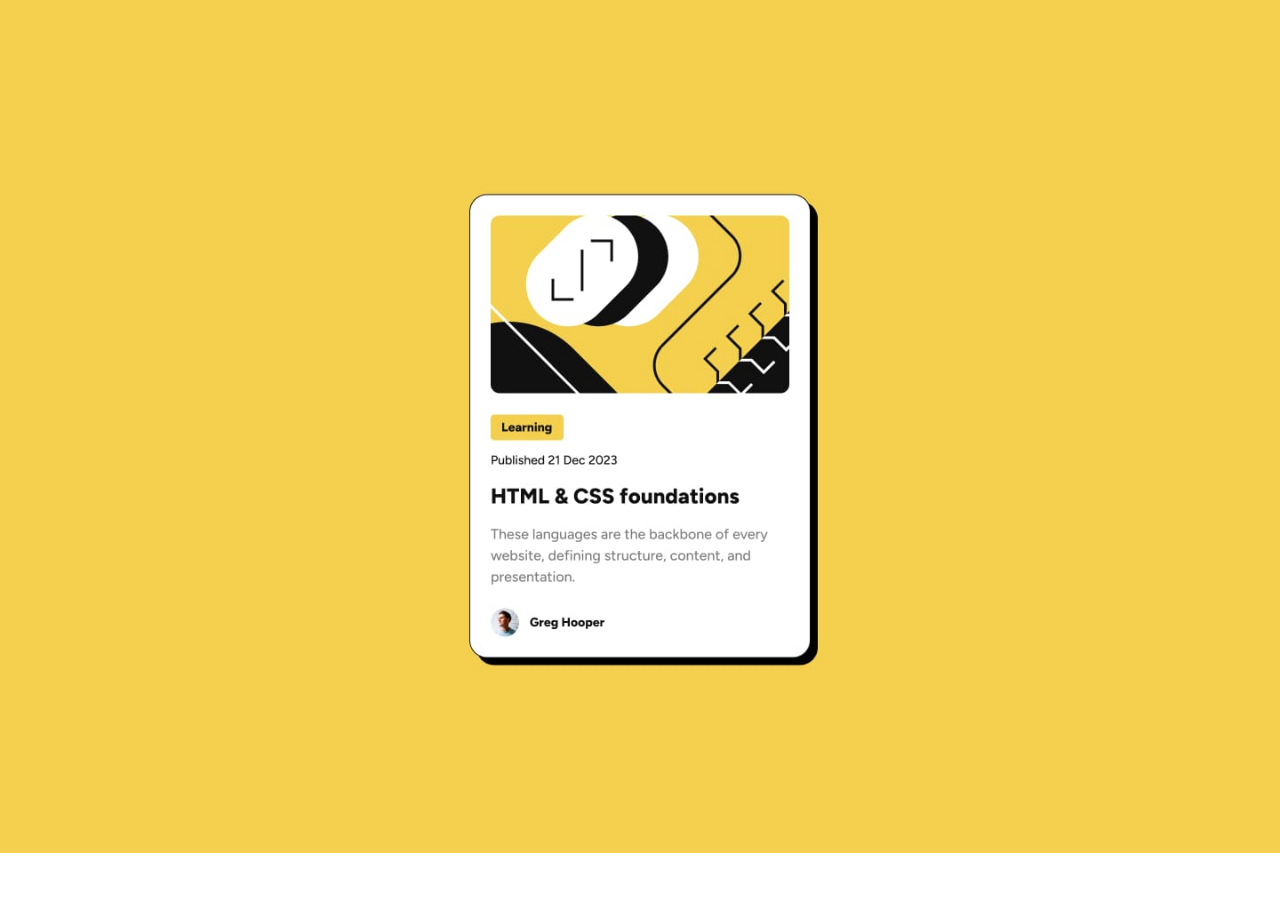
==== img-desktop.html @ da83ded6 "initial commit" ====
<!DOCTYPE html>
<html lang="en">
  <head>
    <meta charset="UTF-8" />
    <meta name="viewport" content="width=device-width, initial-scale=1.0" />
    <title>Desktop Design</title>
    <style>
      * {
        margin: 0;
        padding: 0;
      }
      img {
        width: 100%;
        height: auto;
      }
    </style>
  </head>
  <body>
    <div>
      <img src="./assets/images/desktop-design.jpg" alt="Desktop Design" />
    </div>
  </body>
</html>
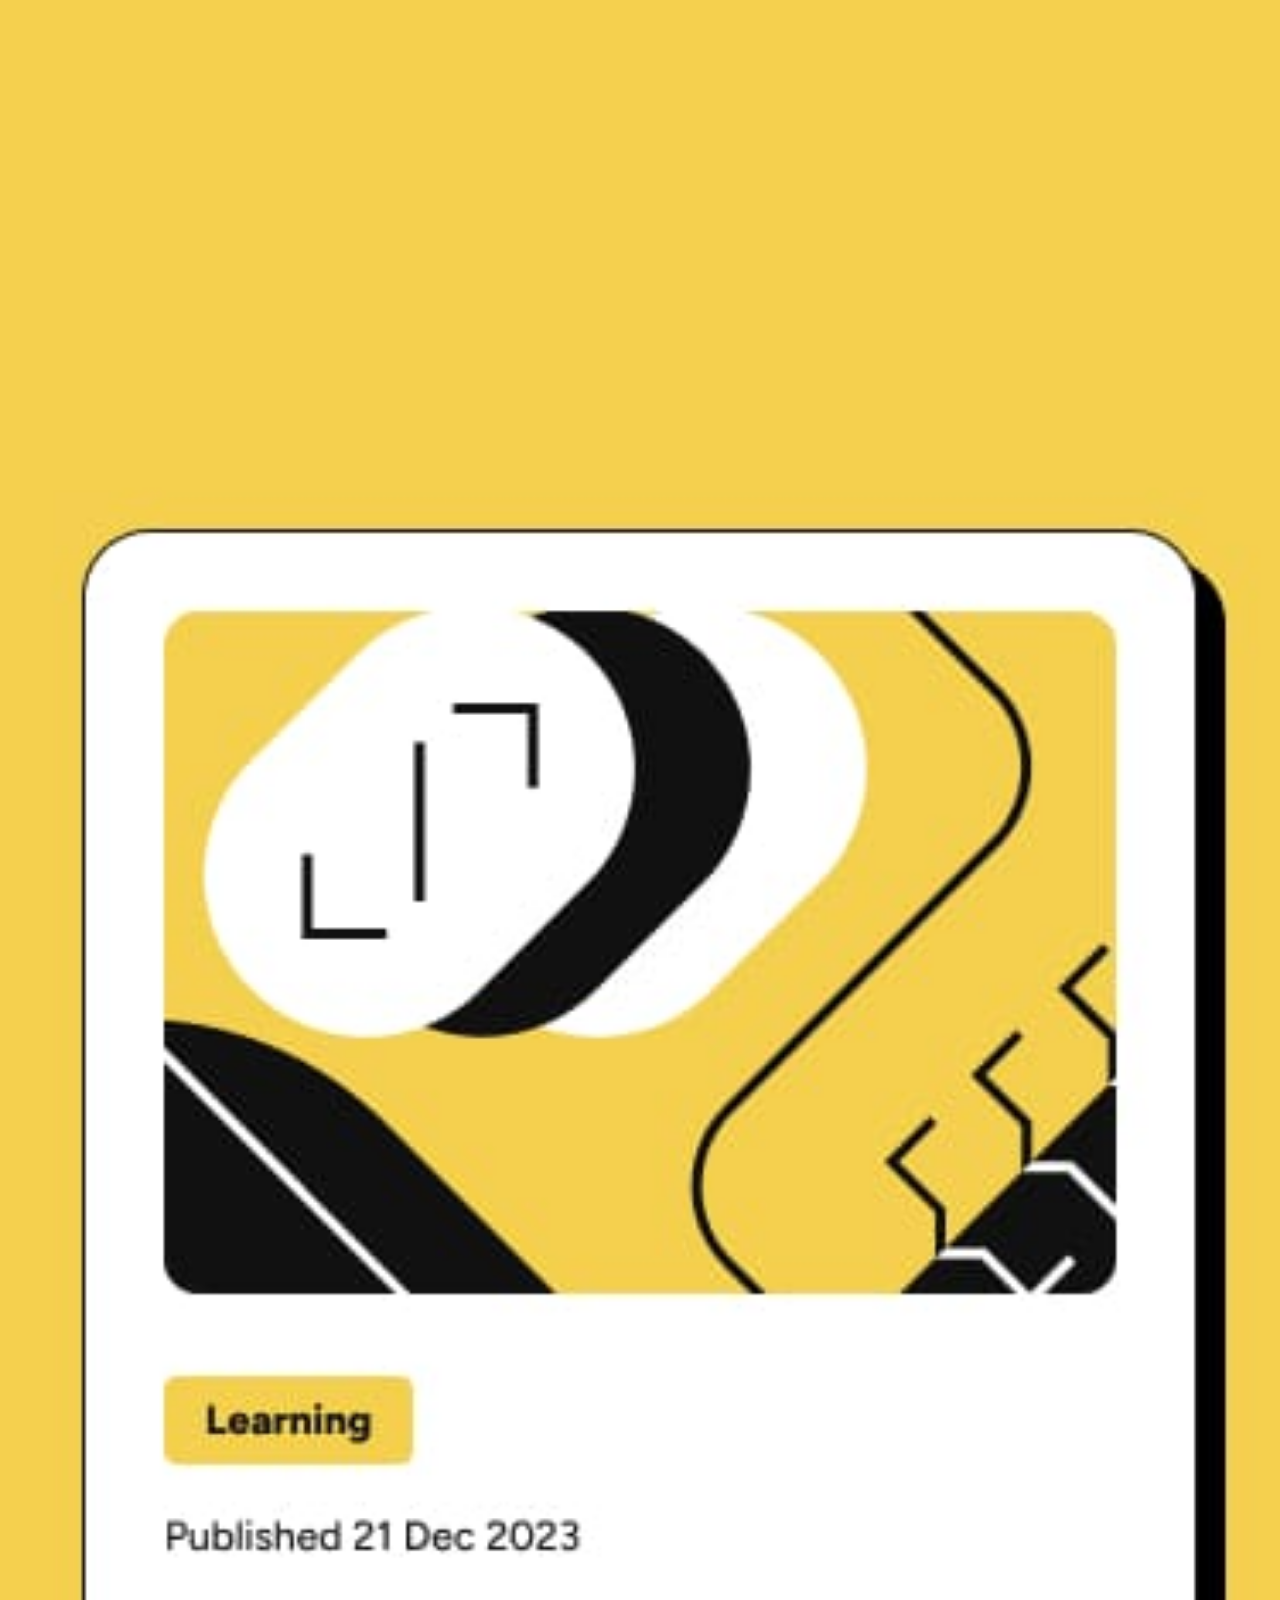
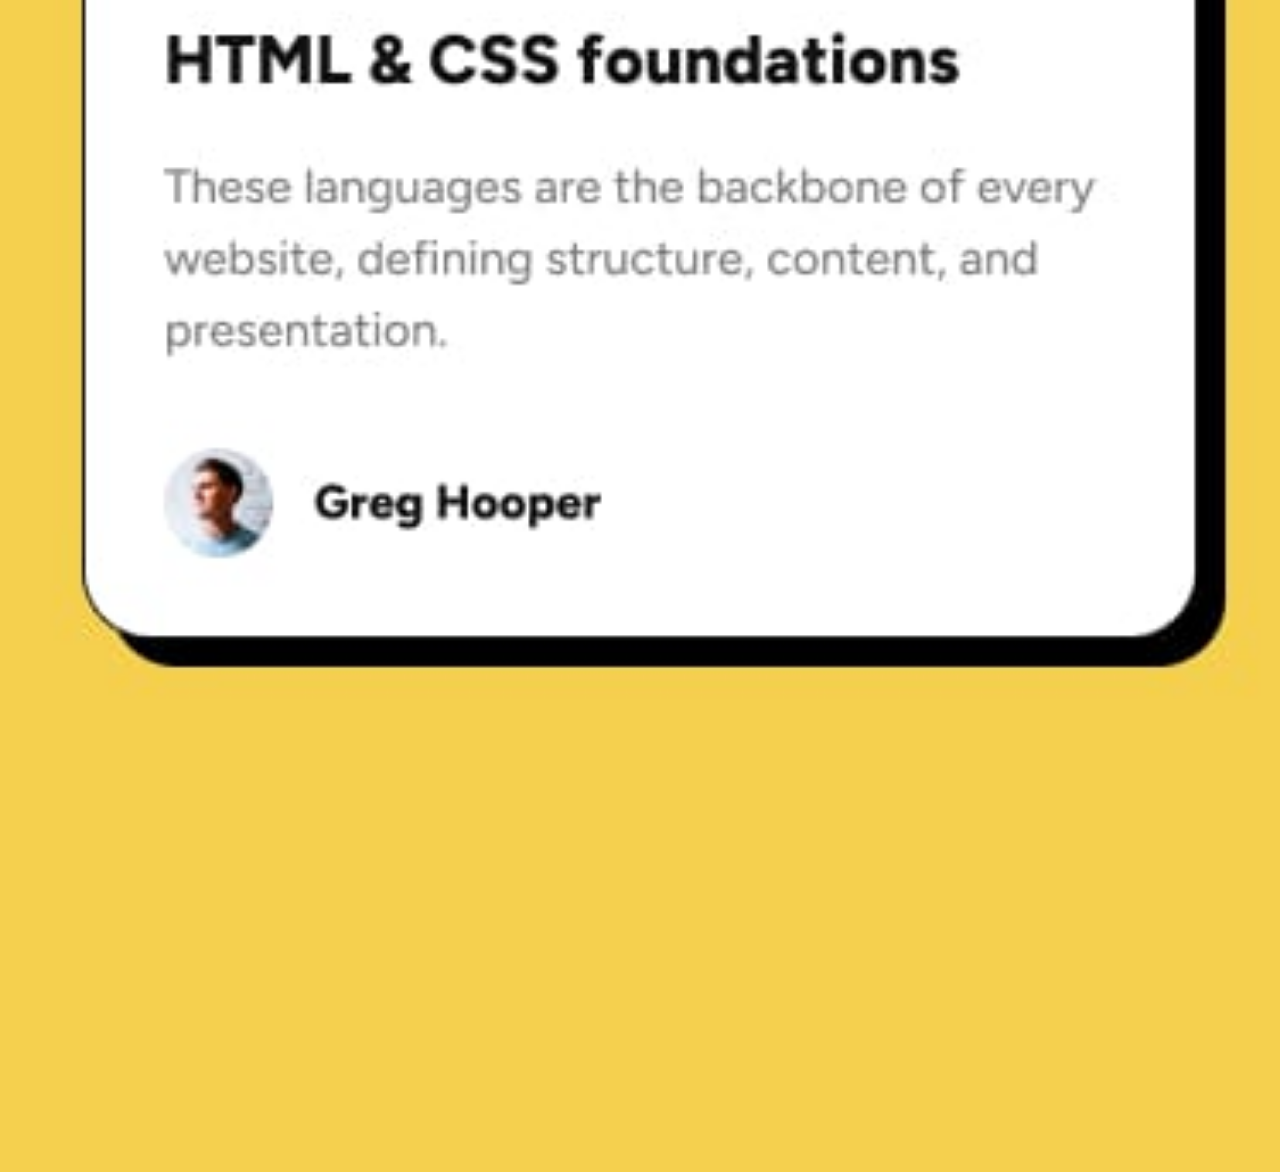
==== commit 65906985: "responsive design" ====
--- a/img-desktop.html
+++ b/img-desktop.html
@@ -17,7 +17,7 @@
   </head>
   <body>
     <div>
-      <img src="./assets/images/desktop-design.jpg" alt="Desktop Design" />
+      <img src="./assets/images/mobile-design.jpg" alt="Desktop Design" />
     </div>
   </body>
 </html>
